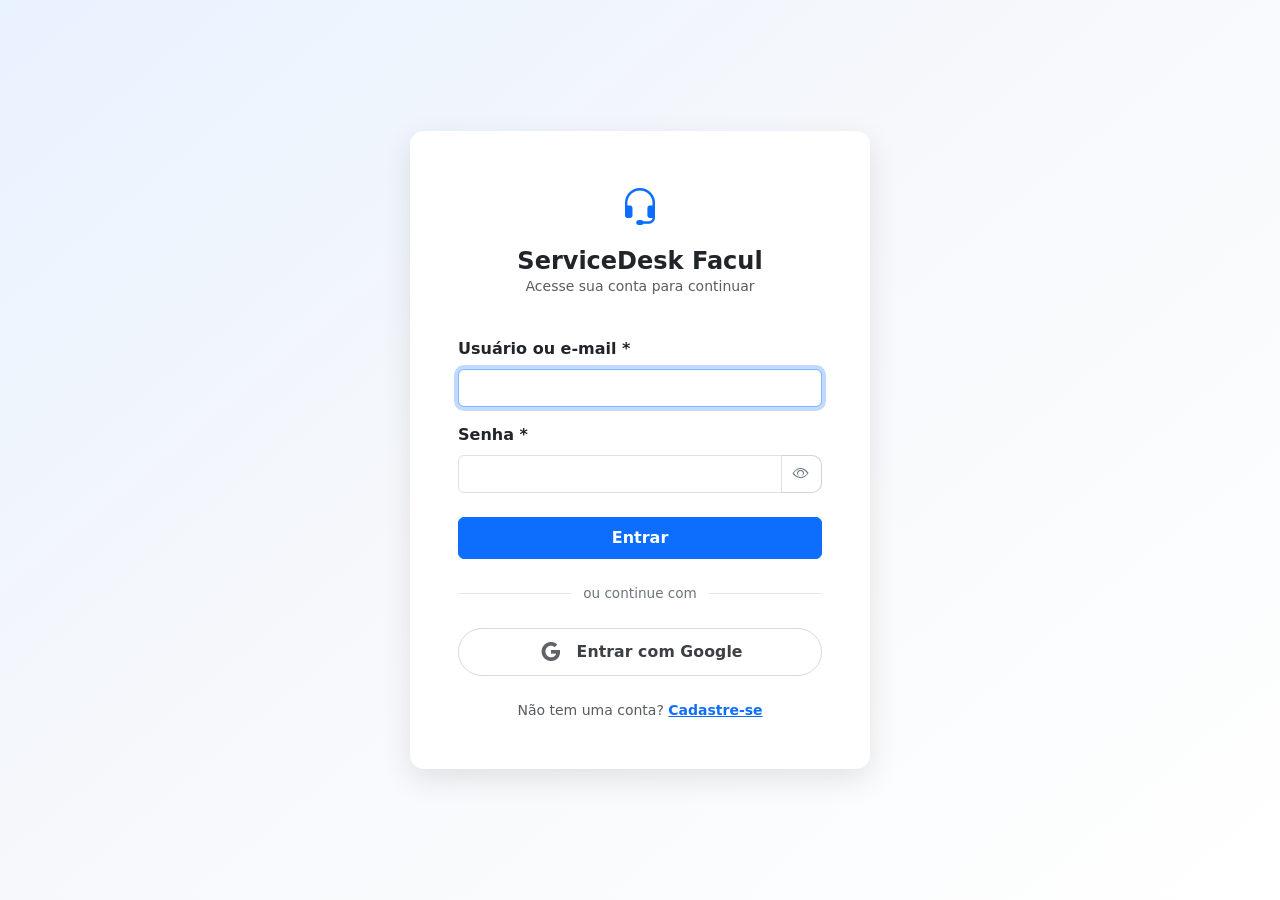
==== index.html @ beb129e0 "Criação da página de gerenciamento de categorias" ====
<!doctype html>
<html lang="pt-br">
<head>
    <meta charset="utf-8">
    <title>ServiceDesk Facul</title>
    <!-- Entrada da aplicação: quem já tem sessão vai para o painel, os demais para o login. -->
    <script>
        const destino = localStorage.getItem("sd_access_token")
            ? "/pages/dashboard/index.html"
            : "/pages/login/index.html";
        window.location.replace(destino);
    </script>
    <noscript><meta http-equiv="refresh" content="0; url=/pages/login/index.html"></noscript>
</head>
<body></body>
</html>
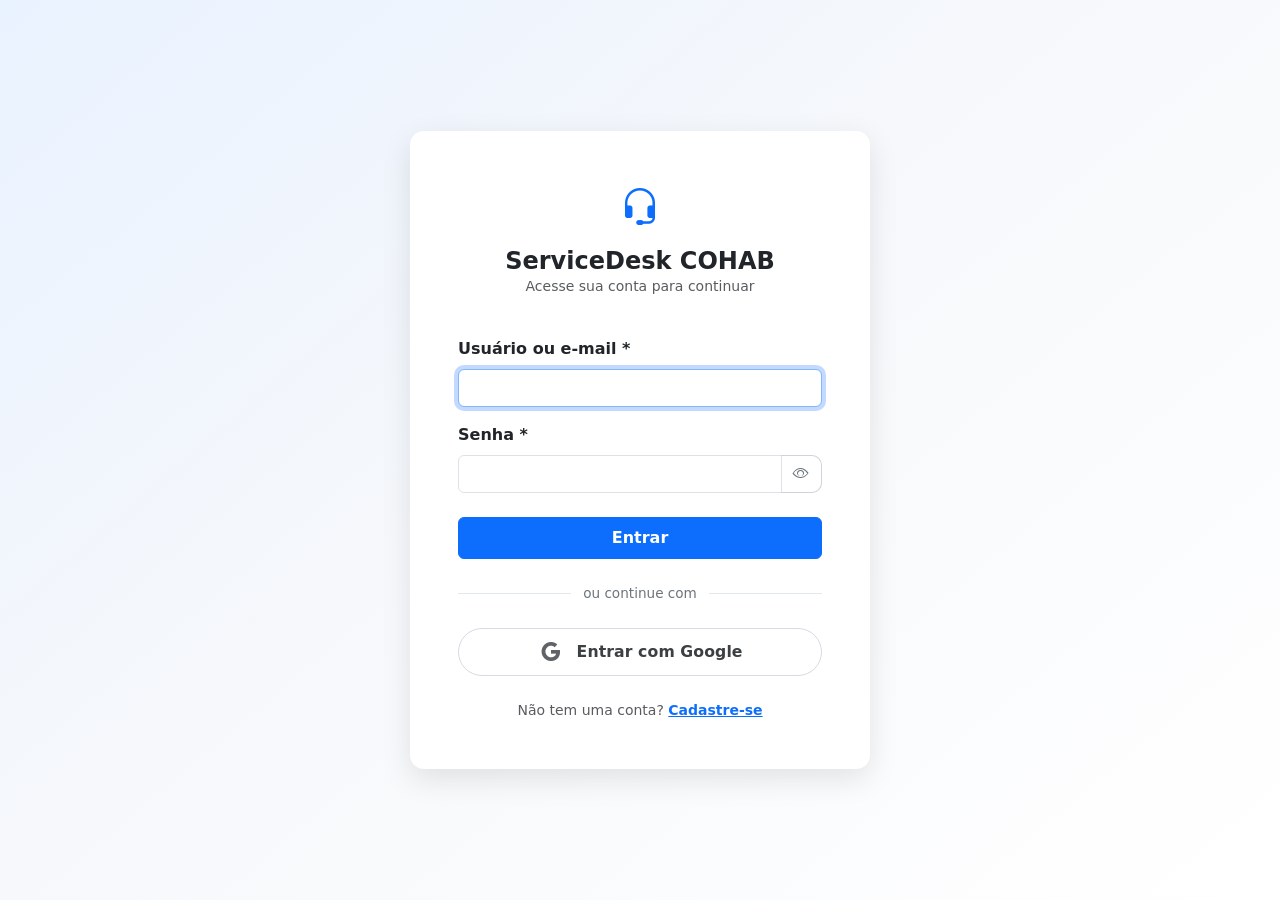
==== commit 9686ba62: "alteração no nome do ServiceDesk" ====
--- a/index.html
+++ b/index.html
@@ -2,7 +2,7 @@
 <html lang="pt-br">
 <head>
     <meta charset="utf-8">
-    <title>ServiceDesk Facul</title>
+    <title>ServiceDesk COHAB</title>
     <!-- Entrada da aplicação: quem já tem sessão vai para o painel, os demais para o login. -->
     <script>
         const destino = localStorage.getItem("sd_access_token")
